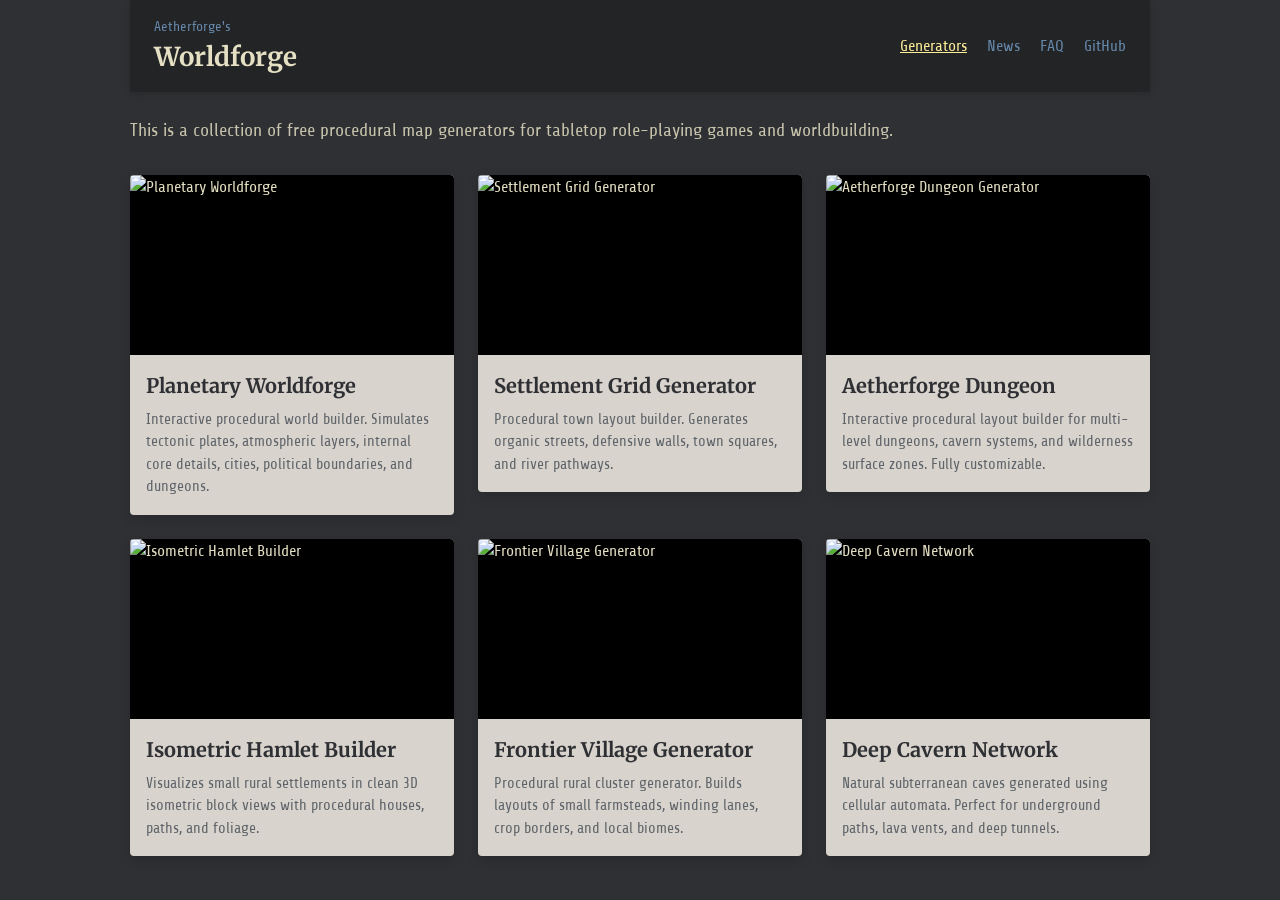
==== index.html @ 59a66cbd "Initial commit: Aetherforge Worldforge - procedural TTRPG world and dungeon generator" ====
<!DOCTYPE html>
<html lang="en">
<head>
    <meta charset="UTF-8">
    <meta name="viewport" content="width=device-width, initial-scale=1.0">
    <title>Aetherforge Worldforge | Procedural Map Generators</title>
    <!-- Google Fonts: Merriweather (serif) and Share Tech / Share (sans-serif) -->
    <link rel="preconnect" href="https://fonts.googleapis.com">
    <link rel="preconnect" href="https://fonts.gstatic.com" crossorigin>
    <link href="https://fonts.googleapis.com/css2?family=Merriweather:ital,wght@0,300;0,400;0,700;1,300&family=Share+Tech&family=Share:ital,wght@0,400;0,700;1,400&display=swap" rel="stylesheet">
    <link rel="stylesheet" href="style.css">
</head>
<body>
    <div class="watabou-page-wrapper">
        <!-- HEADER -->
        <header class="watabou-header">
            <div class="header-logo">
                <span class="logo-author">Aetherforge's</span>
                <span class="logo-title">Worldforge</span>
            </div>
            <nav class="header-nav">
                <a href="#" class="nav-link active">Generators</a>
                <a href="#" class="nav-link">News</a>
                <a href="#" class="nav-link">FAQ</a>
                <a href="https://github.com" target="_blank" class="nav-link">GitHub</a>
            </nav>
        </header>

        <!-- INTRO TEXT -->
        <div class="watabou-intro">
            <p>This is a collection of free procedural map generators for tabletop role-playing games and worldbuilding.</p>
        </div>

        <!-- BLOCKS GRID -->
        <div class="blocks-grid">
            
            <!-- BLOCK 1: Planetary Worldforge (Active Link) -->
            <div class="generator-card static-card">
                <div class="card-image-wrapper">
                    <img src="https://watabou.github.io/images/ps.jpg" alt="Planetary Worldforge">
                </div>
                <div class="card-content">
                    <h2 class="card-title"><a href="world.html">Planetary Worldforge</a></h2>
                    <p class="card-desc">Interactive procedural world builder. Simulates tectonic plates, atmospheric layers, internal core details, cities, political boundaries, and dungeons.</p>
                </div>
            </div>

            <!-- BLOCK 2: Settlement Grid Generator (Showcase) -->
            <div class="generator-card static-card">
                <div class="card-image-wrapper">
                    <img src="https://watabou.github.io/images/mfcg.jpg" alt="Settlement Grid Generator">
                </div>
                <div class="card-content">
                    <h2 class="card-title"><a href="#" onclick="return false;">Settlement Grid Generator</a></h2>
                    <p class="card-desc">Procedural town layout builder. Generates organic streets, defensive walls, town squares, and river pathways.</p>
                </div>
            </div>

            <!-- BLOCK 3: Aetherforge Dungeon Generator (Active Link) -->
            <div class="generator-card static-card">
                <div class="card-image-wrapper">
                    <img src="https://watabou.github.io/images/opd.jpg" alt="Aetherforge Dungeon Generator">
                </div>
                <div class="card-content">
                    <h2 class="card-title"><a href="dungeon.html">Aetherforge Dungeon</a></h2>
                    <p class="card-desc">Interactive procedural layout builder for multi-level dungeons, cavern systems, and wilderness surface zones. Fully customizable.</p>
                </div>
            </div>

            <!-- BLOCK 4: Isometric Hamlet Builder (Showcase) -->
            <div class="generator-card static-card">
                <div class="card-image-wrapper">
                    <img src="https://watabou.github.io/images/tt.jpg" alt="Isometric Hamlet Builder">
                </div>
                <div class="card-content">
                    <h2 class="card-title"><a href="#" onclick="return false;">Isometric Hamlet Builder</a></h2>
                    <p class="card-desc">Visualizes small rural settlements in clean 3D isometric block views with procedural houses, paths, and foliage.</p>
                </div>
            </div>

            <!-- BLOCK 5: Frontier Village Generator (Showcase) -->
            <div class="generator-card static-card">
                <div class="card-image-wrapper">
                    <img src="https://watabou.github.io/images/vg.jpg" alt="Frontier Village Generator">
                </div>
                <div class="card-content">
                    <h2 class="card-title"><a href="#" onclick="return false;">Frontier Village Generator</a></h2>
                    <p class="card-desc">Procedural rural cluster generator. Builds layouts of small farmsteads, winding lanes, crop borders, and local biomes.</p>
                </div>
            </div>

            <!-- BLOCK 6: Deep Cavern Network (Showcase) -->
            <div class="generator-card static-card">
                <div class="card-image-wrapper">
                    <img src="https://watabou.github.io/images/cg.jpg" alt="Deep Cavern Network">
                </div>
                <div class="card-content">
                    <h2 class="card-title"><a href="#" onclick="return false;">Deep Cavern Network</a></h2>
                    <p class="card-desc">Natural subterranean caves generated using cellular automata. Perfect for underground paths, lava vents, and deep tunnels.</p>
                </div>
            </div>

        </div>
    </div>
</body>
</html>
---- style.css ----
/* CSS Custom Properties for Theme Colors & Tokens */
:root {
    --bg-primary: #0a0b0e;
    --bg-secondary: rgba(18, 20, 26, 0.7);
    --bg-tertiary: rgba(30, 34, 45, 0.5);
    
    --border-color: rgba(255, 255, 255, 0.08);
    --border-color-hover: rgba(255, 255, 255, 0.15);
    --glass-blur: blur(12px);
    
    /* Accents - HSL for easy opacity overlays */
    --accent-hue: 262; /* Amber is around 35, Purple is 262, Emerald is 142 */
    --accent-primary: hsl(var(--accent-hue), 85%, 60%);
    --accent-glow: hsla(var(--accent-hue), 85%, 60%, 0.25);
    --accent-glow-strong: hsla(var(--accent-hue), 85%, 60%, 0.5);
    --accent-hover: hsl(var(--accent-hue), 90%, 65%);
    --accent-dark: hsl(var(--accent-hue), 60%, 30%);
    
    /* Text */
    --text-primary: #f0f2f5;
    --text-secondary: #a0a6b5;
    --text-muted: #696e7c;
    --text-link: hsl(var(--accent-hue), 90%, 70%);

    /* Feedback Colors */
    --color-easy: #4caf50;
    --color-medium: #ff9800;
    --color-hard: #f44336;
    --color-deadly: #9c27b0;
    --color-loot: #e91e63;
    --color-trap: #ff5722;

    /* Spacing & Sizes */
    --radius-sm: 4px;
    --radius-md: 8px;
    --radius-lg: 14px;
    --font-heading: 'Outfit', -apple-system, BlinkMacSystemFont, "Segoe UI", Roboto, sans-serif;
    --font-body: 'Inter', -apple-system, BlinkMacSystemFont, "Segoe UI", Roboto, sans-serif;
}

/* Reset & Base Elements */
* {
    box-sizing: border-box;
    margin: 0;
    padding: 0;
}

body {
    background-color: var(--bg-primary);
    background-image: 
        radial-gradient(at 0% 0%, hsla(280, 80%, 20%, 0.15) 0px, transparent 50%),
        radial-gradient(at 100% 100%, hsla(30, 80%, 20%, 0.1) 0px, transparent 50%),
        radial-gradient(at 50% 50%, rgba(10, 11, 14, 1) 0px, rgba(5, 5, 8, 1) 100%);
    color: var(--text-primary);
    font-family: var(--font-body);
    font-size: 14px;
    line-height: 1.5;
    height: 100vh;
    overflow: hidden;
}

/* Layout Wrapper */
.app-container {
    display: flex;
    flex-direction: column;
    height: 100vh;
    width: 100%;
}

/* Header styling */
.app-header {
    display: flex;
    align-items: center;
    justify-content: space-between;
    height: 64px;
    padding: 0 24px;
    background-color: var(--bg-secondary);
    backdrop-filter: var(--glass-blur);
    border-bottom: 1px solid var(--border-color);
    z-index: 100;
}

.header-logo {
    display: flex;
    align-items: center;
    gap: 12px;
}

.logo-icon {
    color: var(--accent-primary);
    filter: drop-shadow(0 0 8px var(--accent-glow-strong));
    animation: rotateSlow 20s linear infinite;
}

@keyframes rotateSlow {
    from { transform: rotate(0deg); }
    to { transform: rotate(360deg); }
}

.header-logo h1 {
    font-family: var(--font-heading);
    font-size: 22px;
    font-weight: 700;
    letter-spacing: -0.5px;
    background: linear-gradient(135deg, #ffffff 30%, var(--accent-primary) 100%);
    -webkit-background-clip: text;
    -webkit-text-fill-color: transparent;
}

.logo-tag {
    font-size: 11px;
    color: var(--text-muted);
    font-weight: 500;
    text-transform: uppercase;
    letter-spacing: 1px;
    padding-left: 8px;
    border-left: 1px solid var(--border-color);
}

/* Level Tabs Selector */
.level-tabs {
    display: flex;
    background-color: rgba(0, 0, 0, 0.4);
    padding: 4px;
    border-radius: var(--radius-md);
    border: 1px solid var(--border-color);
}

.level-tab {
    display: flex;
    align-items: center;
    gap: 8px;
    background: none;
    border: none;
    color: var(--text-secondary);
    font-family: var(--font-heading);
    font-weight: 500;
    padding: 6px 14px;
    font-size: 13px;
    border-radius: calc(var(--radius-md) - 2px);
    cursor: pointer;
    transition: all 0.2s cubic-bezier(0.4, 0, 0.2, 1);
}

.level-tab:hover {
    color: var(--text-primary);
    background-color: rgba(255, 255, 255, 0.04);
}

.level-tab.active {
    color: var(--text-primary);
    background-color: var(--accent-dark);
    box-shadow: inset 0 0 0 1px var(--accent-primary), 0 2px 8px var(--accent-glow);
}

/* Header Buttons Group */
.header-actions {
    display: flex;
    gap: 10px;
}

/* Main Area Grid */
.app-main {
    display: grid;
    grid-template-columns: 320px 1fr 340px;
    height: calc(100vh - 64px);
    width: 100%;
    overflow: hidden;
}

/* Sidebar Styling */
.sidebar {
    background-color: var(--bg-secondary);
    backdrop-filter: var(--glass-blur);
    display: flex;
    flex-direction: column;
    overflow-y: auto;
    border-right: 1px solid var(--border-color);
    padding: 20px;
    gap: 20px;
}

.sidebar-controls {
    border-right: 1px solid var(--border-color);
}

.sidebar-inspector {
    border-right: none;
    border-left: 1px solid var(--border-color);
    background-color: rgba(12, 13, 18, 0.8);
    padding: 0;
}

.sidebar-section {
    display: flex;
    flex-direction: column;
    gap: 14px;
    padding-bottom: 20px;
    border-bottom: 1px solid var(--border-color);
}

.sidebar-section:last-of-type {
    border-bottom: none;
}

.sidebar-section h2 {
    font-family: var(--font-heading);
    font-size: 15px;
    font-weight: 600;
    color: var(--text-primary);
    text-transform: uppercase;
    letter-spacing: 0.5px;
    display: flex;
    align-items: center;
    justify-content: space-between;
}

/* Custom Interactive Controls styling */
.control-group {
    display: flex;
    flex-direction: column;
    gap: 6px;
}

label {
    font-size: 12px;
    font-weight: 500;
    color: var(--text-secondary);
}

.form-control {
    background-color: var(--bg-tertiary);
    border: 1px solid var(--border-color);
    border-radius: var(--radius-md);
    color: var(--text-primary);
    padding: 8px 12px;
    font-family: var(--font-body);
    font-size: 13px;
    outline: none;
    cursor: pointer;
    transition: all 0.2s ease;
}

.form-control:focus, .form-control:hover {
    border-color: var(--accent-primary);
    box-shadow: 0 0 0 3px var(--accent-glow);
}

.form-row {
    display: flex;
    gap: 12px;
}

.col-half {
    flex: 1;
}

/* Ranges */
.range-container {
    display: flex;
    align-items: center;
    gap: 12px;
}

.form-range {
    flex: 1;
    -webkit-appearance: none;
    appearance: none;
    background: var(--bg-tertiary);
    height: 6px;
    border-radius: var(--radius-sm);
    outline: none;
}

.form-range::-webkit-slider-thumb {
    -webkit-appearance: none;
    appearance: none;
    width: 14px;
    height: 14px;
    border-radius: 50%;
    background: var(--accent-primary);
    cursor: pointer;
    box-shadow: 0 0 6px var(--accent-glow-strong);
    transition: transform 0.1s ease;
}

.form-range::-webkit-slider-thumb:hover {
    transform: scale(1.2);
}

.range-value {
    font-family: var(--font-heading);
    font-weight: 500;
    font-size: 12px;
    color: var(--text-primary);
    min-width: 60px;
    text-align: right;
}

/* Buttons style system */
.btn {
    display: inline-flex;
    align-items: center;
    justify-content: center;
    gap: 8px;
    font-family: var(--font-heading);
    font-weight: 500;
    border-radius: var(--radius-md);
    cursor: pointer;
    transition: all 0.2s cubic-bezier(0.4, 0, 0.2, 1);
    outline: none;
    border: 1px solid transparent;
}

.btn-primary {
    background-color: var(--accent-primary);
    color: #ffffff;
    box-shadow: 0 4px 12px var(--accent-glow);
}

.btn-primary:hover {
    background-color: var(--accent-hover);
    box-shadow: 0 6px 16px var(--accent-glow-strong);
    transform: translateY(-1px);
}

.btn-secondary {
    background-color: var(--bg-tertiary);
    border-color: var(--border-color);
    color: var(--text-secondary);
}

.btn-secondary:hover {
    color: var(--text-primary);
    border-color: var(--border-color-hover);
    background-color: rgba(255, 255, 255, 0.05);
}

.btn-icon {
    padding: 8px 14px;
    font-size: 13px;
}

.btn-large {
    width: 100%;
    padding: 12px;
    font-size: 15px;
    font-weight: 600;
    letter-spacing: 0.5px;
}

.btn-glow {
    border-color: var(--accent-primary);
    animation: pulseGlow 3s infinite alternate;
}

@keyframes pulseGlow {
    0% { box-shadow: 0 4px 10px var(--accent-glow); }
    100% { box-shadow: 0 6px 20px var(--accent-glow-strong); }
}

.sidebar-actions {
    margin-top: auto;
    padding-top: 10px;
}

/* Viewport */
.canvas-viewport {
    position: relative;
    background-color: #050608;
    display: flex;
    align-items: center;
    justify-content: center;
    overflow: hidden;
    /* subtle grid overlay for aesthetics */
    background-image: 
        linear-gradient(rgba(255, 255, 255, 0.015) 1px, transparent 1px),
        linear-gradient(90deg, rgba(255, 255, 255, 0.015) 1px, transparent 1px);
    background-size: 32px 32px;
    background-position: center;
}

/* Canvas fills viewport – pan/zoom done via ctx transforms */
.canvas-container {
    position: absolute;
    inset: 0;
    pointer-events: none; /* canvas handles all events */
}

#mapCanvas {
    position: absolute;
    top: 0;
    left: 0;
    width: 100%;
    height: 100%;
    display: block;
    cursor: grab;
    outline: none;
    pointer-events: auto; /* override parent's pointer-events: none */
}

#mapCanvas:active {
    cursor: grabbing;
}

/* Viewport HUD */
.viewport-hud {
    position: absolute;
    bottom: 20px;
    left: 20px;
    right: 20px;
    display: flex;
    justify-content: space-between;
    align-items: center;
    pointer-events: none;
}

.hud-info {
    pointer-events: auto;
    background-color: rgba(10, 11, 14, 0.85);
    border: 1px solid var(--border-color);
    backdrop-filter: var(--glass-blur);
    padding: 8px 16px;
    border-radius: var(--radius-lg);
    font-size: 12px;
    font-family: var(--font-heading);
    color: var(--text-secondary);
    display: flex;
    gap: 12px;
    align-items: center;
    box-shadow: 0 4px 15px rgba(0, 0, 0, 0.5);
}

.hud-divider {
    color: var(--border-color);
}

.hud-controls {
    pointer-events: auto;
    display: flex;
    gap: 6px;
    background-color: rgba(10, 11, 14, 0.85);
    border: 1px solid var(--border-color);
    backdrop-filter: var(--glass-blur);
    padding: 4px;
    border-radius: var(--radius-lg);
    box-shadow: 0 4px 15px rgba(0, 0, 0, 0.5);
}

.hud-btn {
    background: none;
    border: none;
    width: 32px;
    height: 32px;
    border-radius: 50%;
    color: var(--text-secondary);
    font-size: 15px;
    font-weight: 600;
    cursor: pointer;
    display: flex;
    align-items: center;
    justify-content: center;
    transition: all 0.15s ease;
}

.hud-btn:hover {
    background-color: rgba(255, 255, 255, 0.08);
    color: var(--text-primary);
}

/* Inspector Styling */
.inspector-header {
    display: flex;
    justify-content: space-between;
    align-items: center;
    padding: 16px 20px;
    border-bottom: 1px solid var(--border-color);
    background-color: rgba(0, 0, 0, 0.2);
}

.inspector-header h2 {
    font-family: var(--font-heading);
    font-size: 16px;
    font-weight: 600;
}

.inspector-content {
    flex: 1;
    overflow-y: auto;
    padding: 20px;
    display: flex;
    flex-direction: column;
    gap: 18px;
}

/* Inspector Cards and Components */
.inspector-empty-state {
    display: flex;
    flex-direction: column;
    align-items: center;
    justify-content: center;
    text-align: center;
    padding: 40px 20px;
    color: var(--text-muted);
    gap: 16px;
    height: 60%;
}

.inspector-empty-state svg {
    color: var(--text-muted);
    opacity: 0.4;
}

.room-card-header {
    background-color: var(--accent-dark);
    padding: 10px 14px;
    border-radius: var(--radius-md);
    margin-bottom: 10px;
    border-left: 4px solid var(--accent-primary);
}

.room-card-header h3 {
    font-family: var(--font-heading);
    font-size: 16px;
    font-weight: 600;
    color: #fff;
}

.room-card-header .room-type-tag {
    font-size: 11px;
    text-transform: uppercase;
    letter-spacing: 0.5px;
    color: var(--text-secondary);
}

.room-section {
    display: flex;
    flex-direction: column;
    gap: 6px;
}

.room-section h4 {
    font-family: var(--font-heading);
    font-size: 12px;
    text-transform: uppercase;
    letter-spacing: 1px;
    color: var(--text-secondary);
    border-bottom: 1px solid var(--border-color);
    padding-bottom: 4px;
    margin-bottom: 4px;
}

.room-section p {
    font-size: 13px;
    color: var(--text-primary);
    line-height: 1.6;
}

/* Sensory lists */
.sensory-pill-container {
    display: flex;
    flex-wrap: wrap;
    gap: 6px;
    margin-top: 4px;
}

.sensory-pill {
    font-size: 11px;
    padding: 3px 8px;
    border-radius: 12px;
    background-color: var(--bg-tertiary);
    border: 1px solid var(--border-color);
    color: var(--text-secondary);
}

.sensory-pill strong {
    color: var(--text-primary);
}

/* Encounter Stat Blocks */
.encounter-block {
    background-color: rgba(0, 0, 0, 0.2);
    border: 1px solid var(--border-color);
    border-radius: var(--radius-md);
    padding: 10px;
    display: flex;
    flex-direction: column;
    gap: 8px;
}

.difficulty-badge {
    align-self: flex-start;
    font-family: var(--font-heading);
    font-size: 11px;
    font-weight: 600;
    text-transform: uppercase;
    padding: 2px 8px;
    border-radius: 10px;
    color: #fff;
}

.difficulty-badge.easy { background-color: var(--color-easy); }
.difficulty-badge.medium { background-color: var(--color-medium); }
.difficulty-badge.hard { background-color: var(--color-hard); }
.difficulty-badge.deadly { background-color: var(--color-deadly); }

.monster-item {
    display: flex;
    justify-content: space-between;
    font-size: 13px;
    border-bottom: 1px dashed var(--border-color);
    padding-bottom: 4px;
}

.monster-item:last-child {
    border-bottom: none;
    padding-bottom: 0;
}

.monster-name {
    font-weight: 500;
    color: var(--text-primary);
}

.monster-cr {
    font-size: 11px;
    color: var(--text-muted);
}

/* Loot & Traps cards */
.danger-card {
    background-color: rgba(255, 87, 34, 0.05);
    border: 1px solid rgba(255, 87, 34, 0.2);
    border-radius: var(--radius-md);
    padding: 10px;
    border-left: 4px solid var(--color-trap);
}

.danger-card-title {
    font-family: var(--font-heading);
    font-weight: 600;
    color: var(--color-trap);
    font-size: 13px;
    margin-bottom: 4px;
}

.loot-card {
    background-color: rgba(233, 30, 99, 0.05);
    border: 1px solid rgba(233, 30, 99, 0.2);
    border-radius: var(--radius-md);
    padding: 10px;
    border-left: 4px solid var(--color-loot);
}

.loot-card-title {
    font-family: var(--font-heading);
    font-weight: 600;
    color: var(--color-loot);
    font-size: 13px;
    margin-bottom: 4px;
}

/* Scrollbar Customization */
::-webkit-scrollbar {
    width: 6px;
    height: 6px;
}

::-webkit-scrollbar-track {
    background: transparent;
}

::-webkit-scrollbar-thumb {
    background: var(--border-color-hover);
    border-radius: 3px;
}

::-webkit-scrollbar-thumb:hover {
    background: var(--text-muted);
}

/* Responsive adjustments */
@media (max-width: 1024px) {
    .app-main {
        grid-template-columns: 280px 1fr;
    }
    .sidebar-inspector {
        display: none; /* Hide inspector on smaller screens, could display as overlay */
    }
}

/* Canvas Keyboard Navigation Focus Outline */
#mapCanvas:focus {
    outline: none;
    box-shadow: 0 0 0 2px var(--accent-primary), 0 20px 50px rgba(0, 0, 0, 0.8);
}

/* Inspector Editor Form Elements */
.inspector-card {
    display: flex;
    flex-direction: column;
    gap: 16px;
    animation: fadeIn 0.2s ease-out;
}

@keyframes fadeIn {
    from { opacity: 0; transform: translateY(5px); }
    to { opacity: 1; transform: translateY(0); }
}

.editor-field-group {
    display: flex;
    flex-direction: column;
    gap: 6px;
    margin-bottom: 8px;
}

.editor-field-group label {
    font-size: 11px;
    text-transform: uppercase;
    letter-spacing: 0.5px;
    color: var(--text-secondary);
    font-weight: 600;
}

.inspector-input, .inspector-textarea {
    background-color: var(--bg-tertiary);
    border: 1px solid var(--border-color);
    border-radius: var(--radius-md);
    color: var(--text-primary);
    padding: 8px 10px;
    font-family: var(--font-body);
    font-size: 13px;
    outline: none;
    transition: all 0.15s ease;
}

.inspector-input:focus, .inspector-textarea:focus {
    border-color: var(--accent-primary);
    background-color: rgba(0, 0, 0, 0.3);
}

.inspector-textarea {
    resize: vertical;
    min-height: 70px;
    line-height: 1.4;
}

.editor-monster-list {
    display: flex;
    flex-direction: column;
    gap: 6px;
    margin-top: 6px;
}

.editor-monster-row {
    display: flex;
    gap: 8px;
    align-items: center;
}

.monster-qty-input {
    width: 48px;
    text-align: center;
}

.monster-name-input {
    flex: 1;
}

.btn-small-danger {
    background-color: rgba(244, 67, 54, 0.15);
    border: 1px solid rgba(244, 67, 54, 0.3);
    color: #ff8a80;
    width: 28px;
    height: 28px;
    padding: 0;
    border-radius: var(--radius-md);
    font-size: 12px;
    font-weight: bold;
    display: flex;
    align-items: center;
    justify-content: center;
    cursor: pointer;
    transition: all 0.15s ease;
}

.btn-small-danger:hover {
    background-color: #f44336;
    color: #ffffff;
}

.editor-actions-row {
    display: flex;
    gap: 10px;
    margin-top: 10px;
    padding-top: 12px;
    border-top: 1px solid var(--border-color);
}

/* Play Mode / FOW View Controls in Header */
.play-mode-controls {
    display: flex;
    align-items: center;
    gap: 16px;
    background-color: rgba(0, 0, 0, 0.4);
    padding: 6px 14px;
    border-radius: var(--radius-md);
    border: 1px solid var(--border-color);
    margin-left: auto;
    margin-right: 16px;
}

.switch-label {
    display: flex;
    align-items: center;
    gap: 8px;
    cursor: pointer;
    user-select: none;
    font-family: var(--font-heading);
    font-size: 12px;
    font-weight: 500;
    color: var(--text-secondary);
    transition: color 0.15s ease;
}

.switch-label:hover {
    color: var(--text-primary);
}

.switch-label input[type="checkbox"] {
    cursor: pointer;
    accent-color: var(--accent-primary);
    width: 15px;
    height: 15px;
}

/* Floating Brush Palette Toolbar in Viewport */
.canvas-editor-toolbar {
    position: absolute;
    top: 20px;
    left: 50%;
    transform: translateX(-50%);
    z-index: 100;
    display: flex;
    align-items: center;
    gap: 4px;
    background-color: rgba(10, 11, 14, 0.9);
    border: 1px solid var(--border-color);
    backdrop-filter: var(--glass-blur);
    padding: 5px;
    border-radius: var(--radius-lg);
    box-shadow: 0 8px 32px rgba(0, 0, 0, 0.7);
    pointer-events: auto;
}

.editor-tool-btn {
    background: none;
    border: none;
    width: 34px;
    height: 34px;
    border-radius: 50%;
    color: var(--text-secondary);
    cursor: pointer;
    display: flex;
    align-items: center;
    justify-content: center;
    transition: all 0.15s cubic-bezier(0.4, 0, 0.2, 1);
}

.editor-tool-btn:hover {
    background-color: rgba(255, 255, 255, 0.08);
    color: var(--text-primary);
}

.editor-tool-btn.active {
    background-color: var(--accent-dark);
    box-shadow: inset 0 0 0 1px var(--accent-primary), 0 2px 8px var(--accent-glow);
    color: #ffffff;
}

.editor-tool-divider {
    width: 1px;
    height: 20px;
    background-color: var(--border-color);
    margin: 0 4px;
}

.tool-dot {
    width: 12px;
    height: 12px;
    border-radius: 50%;
    border: 1px solid rgba(255, 255, 255, 0.2);
    display: inline-block;
}

/* ---- Generation Progress Bar Overlay ---- */
.canvas-viewport {
    position: relative;
}

.gen-progress-overlay {
    position: absolute;
    inset: 0;
    z-index: 200;
    display: flex;
    align-items: center;
    justify-content: center;
    background: rgba(5, 6, 8, 0.82);
    backdrop-filter: blur(8px);
    pointer-events: all;
}

.gen-progress-box {
    display: flex;
    flex-direction: column;
    align-items: center;
    gap: 16px;
    background: rgba(18, 20, 26, 0.9);
    border: 1px solid var(--border-color);
    border-radius: var(--radius-lg);
    padding: 36px 48px;
    box-shadow: 0 24px 60px rgba(0, 0, 0, 0.8), 0 0 0 1px rgba(255,255,255,0.04);
    min-width: 280px;
    text-align: center;
}

.gen-progress-icon {
    color: var(--accent-primary);
    filter: drop-shadow(0 0 10px var(--accent-glow-strong));
    animation: spinForge 1.2s linear infinite;
}

@keyframes spinForge {
    from { transform: rotate(0deg); }
    to { transform: rotate(360deg); }
}

.gen-progress-label {
    font-family: var(--font-heading);
    font-size: 18px;
    font-weight: 700;
    color: var(--text-primary);
    letter-spacing: 0.5px;
}

.gen-progress-sub {
    font-family: var(--font-body);
    font-size: 12px;
    color: var(--text-muted);
    min-height: 16px;
}

.gen-progress-bar-wrap {
    width: 100%;
    height: 6px;
    background: rgba(255,255,255,0.07);
    border-radius: 100px;
    overflow: hidden;
}

.gen-progress-bar {
    height: 100%;
    width: 0%;
    background: linear-gradient(90deg, var(--accent-primary), var(--accent-hover));
    border-radius: 100px;
    transition: width 0.3s ease;
    box-shadow: 0 0 10px var(--accent-glow-strong);
}

/* ==========================================================================
   WATABOU THEME & LAYOUT INTEGRATION
   ========================================================================== */

/* Page variables overrides or custom variables */
:root {
    --watabou-bg: #2e3033;
    --watabou-header-bg: #222426;
    --watabou-card-bg: #d9d3ce;
    --watabou-card-hover: #e3deda;
    --watabou-text-dark: #2e3033;
    --watabou-text-muted: #5e6469;
    --watabou-accent: #6688aa;
    --watabou-accent-hover: #88aacc;
    --watabou-highlight: #ffee99;
    
    --watabou-font-logo: 'Merriweather', serif;
    --watabou-font-body: 'Share', sans-serif;
    --watabou-font-heading: 'Merriweather', serif;
}

/* Base override for Watabou look */
body {
    background-color: var(--watabou-bg);
    background-image: none; /* remove background gradients */
    color: #e5e0c3; /* warm cream default text */
    font-family: var(--watabou-font-body);
    font-size: 16px;
    height: auto;
    overflow-y: auto; /* enable page scrolling */
}

/* Page Wrapper */
.watabou-page-wrapper {
    max-width: 1060px;
    margin: 0 auto;
    padding: 0 20px 40px 20px;
}

/* Header */
.watabou-header {
    background-color: var(--watabou-header-bg);
    display: flex;
    justify-content: space-between;
    align-items: center;
    padding: 16px 24px;
    margin-bottom: 24px;
    border-bottom: none;
    z-index: 100;
    box-shadow: 0 2px 8px rgba(0,0,0,0.15);
}

.watabou-header .header-logo {
    display: flex;
    flex-direction: column;
    align-items: flex-start;
    gap: 0px;
}

.watabou-header .logo-author {
    font-family: var(--watabou-font-body);
    font-size: 14px;
    text-transform: none;
    color: var(--watabou-accent);
    letter-spacing: normal;
    padding: 0;
    border: none;
}

.watabou-header .logo-title {
    font-family: var(--watabou-font-logo);
    font-size: 26px;
    font-weight: 700;
    margin: 0;
    background: none;
    -webkit-text-fill-color: initial;
    color: #e5e0c3;
}

.watabou-header .header-nav {
    display: flex;
    gap: 20px;
}

.watabou-header .nav-link {
    font-family: var(--watabou-font-body);
    font-size: 16px;
    color: var(--watabou-accent);
    text-decoration: none;
    font-weight: normal;
    transition: color 0.15s ease;
}

.watabou-header .nav-link:hover,
.watabou-header .nav-link.active {
    color: var(--watabou-highlight);
    text-decoration: underline;
}

/* Intro Text */
.watabou-intro {
    font-family: var(--watabou-font-body);
    font-size: 18px;
    line-height: 1.6;
    margin-bottom: 30px;
    color: #c9c4ad;
}

/* Blocks Grid */
.blocks-grid {
    display: grid;
    grid-template-columns: repeat(auto-fill, minmax(310px, 1fr));
    gap: 24px;
    align-items: start;
}

/* If screen size is large, let the live generator block span 2 columns */
@media (min-width: 768px) {
    .generator-card.live-card {
        grid-column: span 2;
    }
}

@media (min-width: 1024px) {
    .generator-card.live-card {
        grid-column: span 3; /* spans full width on desktop for perfect fit! */
    }
}

/* Generator Cards Base styling */
.generator-card {
    background-color: var(--watabou-card-bg);
    border-radius: 4px;
    overflow: hidden;
    box-shadow: 0 4px 12px rgba(0,0,0,0.15);
    transition: transform 0.2s ease, background-color 0.2s ease;
    display: flex;
    flex-direction: column;
}

.static-card:hover {
    transform: translateY(-2px);
    background-color: var(--watabou-card-hover);
}

.card-image-wrapper {
    height: 180px;
    overflow: hidden;
    background-color: #000;
    position: relative;
}

.card-image-wrapper img {
    width: 100%;
    height: 100%;
    object-fit: cover;
    transition: transform 0.3s ease;
}

.static-card:hover .card-image-wrapper img {
    transform: scale(1.05);
}

.card-content {
    padding: 16px;
    color: var(--watabou-text-dark);
}

.card-title {
    font-family: var(--watabou-font-heading);
    font-size: 20px;
    font-weight: 700;
    margin-bottom: 8px;
}

.card-title a {
    color: var(--watabou-text-dark);
    text-decoration: none;
}

.card-title a:hover {
    color: var(--watabou-accent);
    text-decoration: underline;
}

.card-desc {
    font-family: var(--watabou-font-body);
    font-size: 15px;
    line-height: 1.5;
    color: var(--watabou-text-muted);
}

/* Live Interactive Generator Block Styling */
.generator-card.live-card {
    background-color: #1e222d; /* dark slate theme inside the active block card */
    border: 2px solid var(--watabou-accent);
    color: var(--text-primary);
}

.live-card-header {
    background-color: var(--watabou-header-bg);
    padding: 12px 16px;
    display: flex;
    justify-content: space-between;
    align-items: center;
    border-bottom: 1px solid var(--border-color);
    flex-wrap: wrap;
    gap: 12px;
}

.live-card-title-group {
    display: flex;
    align-items: center;
    gap: 8px;
}

.live-badge {
    background-color: var(--watabou-accent);
    color: #fff;
    font-size: 10px;
    padding: 2px 6px;
    border-radius: 100px;
    font-weight: bold;
    text-transform: uppercase;
}

.live-card-header .card-title {
    color: #e5e0c3;
    font-size: 18px;
    margin: 0;
}

.live-card-controls {
    display: flex;
    align-items: center;
    gap: 12px;
}

.live-card-body {
    display: grid;
    grid-template-columns: 1fr;
    min-height: 480px;
}

@media (min-width: 900px) {
    .live-card-body {
        grid-template-columns: 1fr 340px; /* split pane: canvas / controls */
    }
}

/* Live Canvas Area */
.live-canvas-area {
    position: relative;
    background-color: #0d0f13;
    border-right: 1px solid var(--border-color);
    display: flex;
    flex-direction: column;
    min-height: 380px;
}

.live-canvas-area .canvas-container {
    flex: 1;
    position: relative;
    width: 100%;
    height: 100%;
}

.live-canvas-area #mapCanvas {
    width: 100%;
    height: 100%;
}

/* Live Controls Area */
.live-controls-area {
    display: flex;
    flex-direction: column;
    background-color: #151821;
    height: 520px;
    overflow: hidden;
}

/* Area pane tab switcher */
.live-tabs-header {
    display: flex;
    background-color: #0d0f13;
    border-bottom: 1px solid var(--border-color);
}

.live-area-tab {
    flex: 1;
    background: none;
    border: none;
    color: var(--text-secondary);
    padding: 10px;
    font-family: var(--watabou-font-body);
    font-size: 14px;
    cursor: pointer;
    text-align: center;
    border-bottom: 2px solid transparent;
    transition: all 0.15s ease;
}

.live-area-tab:hover {
    color: var(--text-primary);
    background-color: rgba(255,255,255,0.02);
}

.live-area-tab.active {
    color: var(--watabou-highlight);
    border-bottom-color: var(--watabou-accent);
    background-color: #151821;
    font-weight: bold;
}

/* Panes container */
.live-pane {
    display: none;
    flex: 1;
    padding: 16px;
    overflow-y: auto;
}

.live-pane.active {
    display: flex;
    flex-direction: column;
    gap: 16px;
}

.live-pane h3 {
    font-family: var(--watabou-font-heading);
    font-size: 14px;
    text-transform: uppercase;
    color: var(--watabou-accent);
    margin-bottom: 4px;
    border-bottom: 1px solid rgba(255,255,255,0.05);
    padding-bottom: 4px;
}

/* Actions panel grid */
.action-buttons-list {
    display: grid;
    grid-template-columns: 1fr 1fr;
    gap: 8px;
}

.action-buttons-list .btn {
    padding: 8px 10px;
    font-size: 11px;
}

/* Inspector inline style */
.inspector-header-inline {
    display: flex;
    justify-content: space-between;
    align-items: center;
    border-bottom: 1px solid rgba(255,255,255,0.05);
    padding-bottom: 6px;
    margin-bottom: 8px;
}

.inspector-header-inline h3 {
    margin: 0;
    border: none;
}

.live-card-footer {
    padding: 12px 16px;
    background-color: #0d0f13;
    border-top: 1px solid var(--border-color);
    margin-top: auto;
}

/* Override existing HUD bottom position */
.live-canvas-area .viewport-hud {
    bottom: 12px;
    left: 12px;
    right: 12px;
}

/* Overlay controls alignment */
.live-canvas-area .canvas-editor-toolbar {
    top: 12px;
}

/* General button adjustments for live card */
.live-pane .control-group label {
    font-size: 11px;
}
.live-pane .form-control {
    padding: 6px 10px;
    font-size: 12px;
}

/* Dedicated Dungeon Page Viewport & Fullscreen Overrides */
body.dungeon-fullscreen-body {
    height: 100vh;
    overflow: hidden;
}

.dungeon-header {
    margin-bottom: 0 !important;
    border-bottom: 1px solid var(--border-color) !important;
    height: 64px;
}

.logo-back-link {
    text-decoration: none;
    display: flex;
    align-items: baseline;
    gap: 6px;
}

.logo-back-link:hover .logo-title {
    color: var(--watabou-highlight) !important;
}

.logo-back-link .logo-author {
    font-size: 12px;
    color: var(--watabou-accent);
}

.logo-back-link .logo-title {
    font-family: var(--watabou-font-logo);
    font-size: 20px;
    font-weight: 700;
    color: #e5e0c3;
    margin: 0;
}


/* Ensure app-main expands correctly on fullscreen dedicated page */
.dungeon-fullscreen-body .app-container {
    height: 100vh;
    display: flex;
    flex-direction: column;
}

.dungeon-fullscreen-body .app-main {
    flex: 1;
    display: grid;
    grid-template-columns: 320px 1fr 340px;
    height: calc(100vh - 64px);
    overflow: hidden;
}

/* Planetary Worldforge Details Inspector Specifics */
.poi-box {
    border: 1px solid var(--watabou-accent);
    padding: 10px;
    border-radius: 4px;
    background: rgba(102, 136, 170, 0.1);
    margin-top: 10px;
    margin-bottom: 10px;
    font-family: var(--watabou-font-body);
}

.poi-box p {
    margin-bottom: 4px;
}

.inspector-section {
    border-bottom: 1px solid rgba(255,255,255,0.06);
    padding-bottom: 14px;
    margin-bottom: 14px;
}

.inspector-section h3, .inspector-section h4 {
    font-family: var(--watabou-font-heading);
    color: var(--watabou-accent);
    margin-bottom: 6px;
}

.inspector-section ul {
    margin-left: 18px;
    margin-top: 6px;
    color: var(--text-secondary);
}

.inspector-section li {
    margin-bottom: 4px;
    font-size: 13px;
}
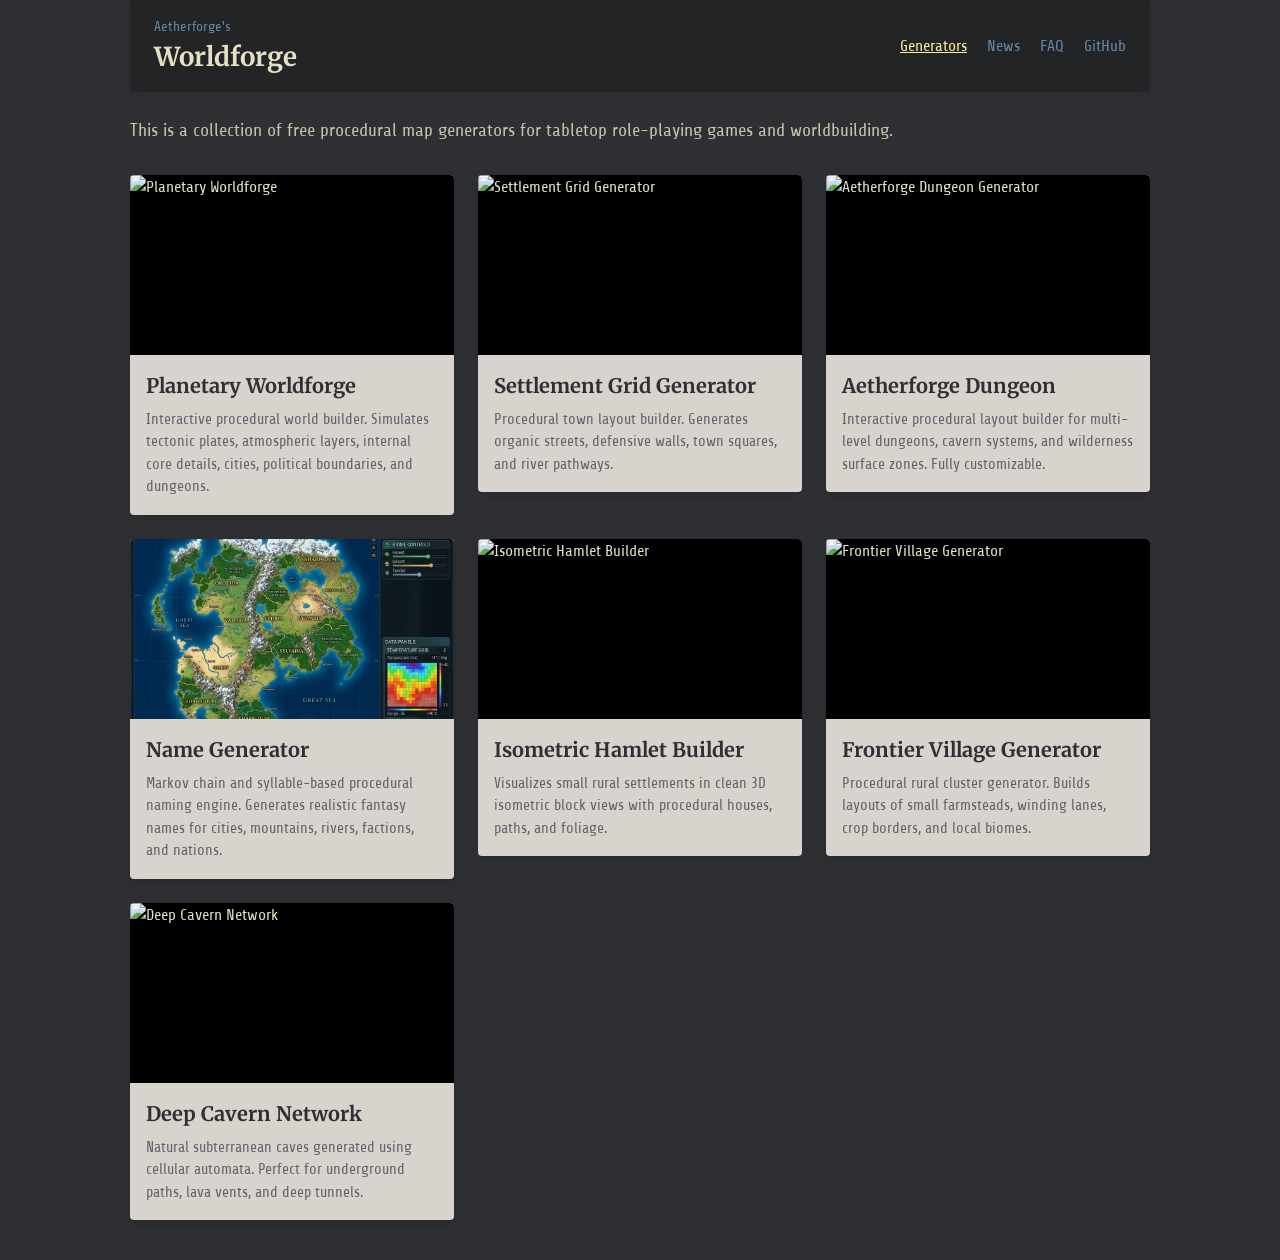
==== commit ab08feb2: "Implement Markov and Syllable name generator, add menu card link, and integrate cohesive cultural na" ====
--- a/index.html
+++ b/index.html
@@ -67,6 +67,17 @@
                 </div>
             </div>
 
+            <!-- BLOCK 3.5: Procedural Name Generator (Active Link) -->
+            <div class="generator-card static-card">
+                <div class="card-image-wrapper">
+                    <img src="images/name_preview.png" alt="Procedural Name Generator">
+                </div>
+                <div class="card-content">
+                    <h2 class="card-title"><a href="names.html">Name Generator</a></h2>
+                    <p class="card-desc">Markov chain and syllable-based procedural naming engine. Generates realistic fantasy names for cities, mountains, rivers, factions, and nations.</p>
+                </div>
+            </div>
+
             <!-- BLOCK 4: Isometric Hamlet Builder (Showcase) -->
             <div class="generator-card static-card">
                 <div class="card-image-wrapper">
--- a/style.css
+++ b/style.css
@@ -403,6 +403,32 @@
     cursor: grabbing;
 }
 
+/* World canvas — same full-fill rules as mapCanvas */
+#worldCanvasContainer {
+    position: absolute !important;
+    inset: 0 !important;
+    width: auto !important;
+    height: auto !important;
+}
+
+#worldCanvas {
+    position: absolute;
+    top: 0;
+    left: 0;
+    width: 100%;
+    height: 100%;
+    display: block;
+    cursor: crosshair;
+    outline: none;
+    pointer-events: auto;
+}
+
+#worldCanvas:active {
+    cursor: grabbing;
+}
+
+
+
 /* Viewport HUD */
 .viewport-hud {
     position: absolute;
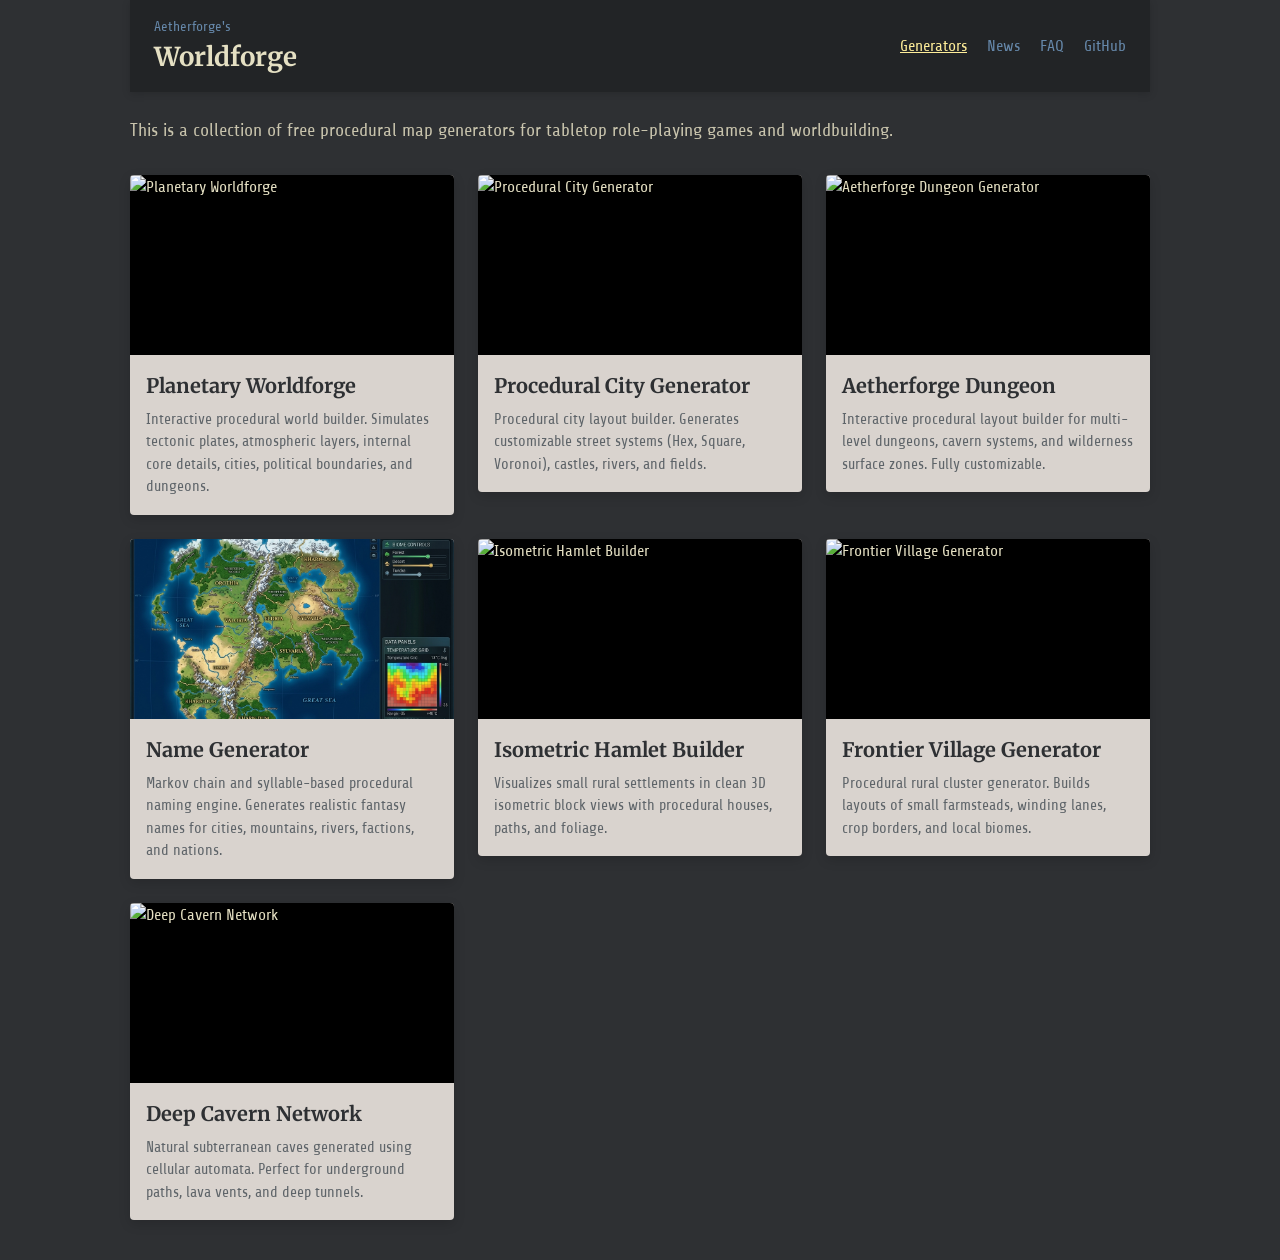
==== commit 8d3dcddc: "docs: rewrite README and add procedural city/name generator features" ====
--- a/index.html
+++ b/index.html
@@ -45,14 +45,14 @@
                 </div>
             </div>
 
-            <!-- BLOCK 2: Settlement Grid Generator (Showcase) -->
+            <!-- BLOCK 2: Procedural City Generator (Active Link) -->
             <div class="generator-card static-card">
                 <div class="card-image-wrapper">
-                    <img src="https://watabou.github.io/images/mfcg.jpg" alt="Settlement Grid Generator">
+                    <img src="https://watabou.github.io/images/mfcg.jpg" alt="Procedural City Generator">
                 </div>
                 <div class="card-content">
-                    <h2 class="card-title"><a href="#" onclick="return false;">Settlement Grid Generator</a></h2>
-                    <p class="card-desc">Procedural town layout builder. Generates organic streets, defensive walls, town squares, and river pathways.</p>
+                    <h2 class="card-title"><a href="city.html">Procedural City Generator</a></h2>
+                    <p class="card-desc">Procedural city layout builder. Generates customizable street systems (Hex, Square, Voronoi), castles, rivers, and fields.</p>
                 </div>
             </div>
 
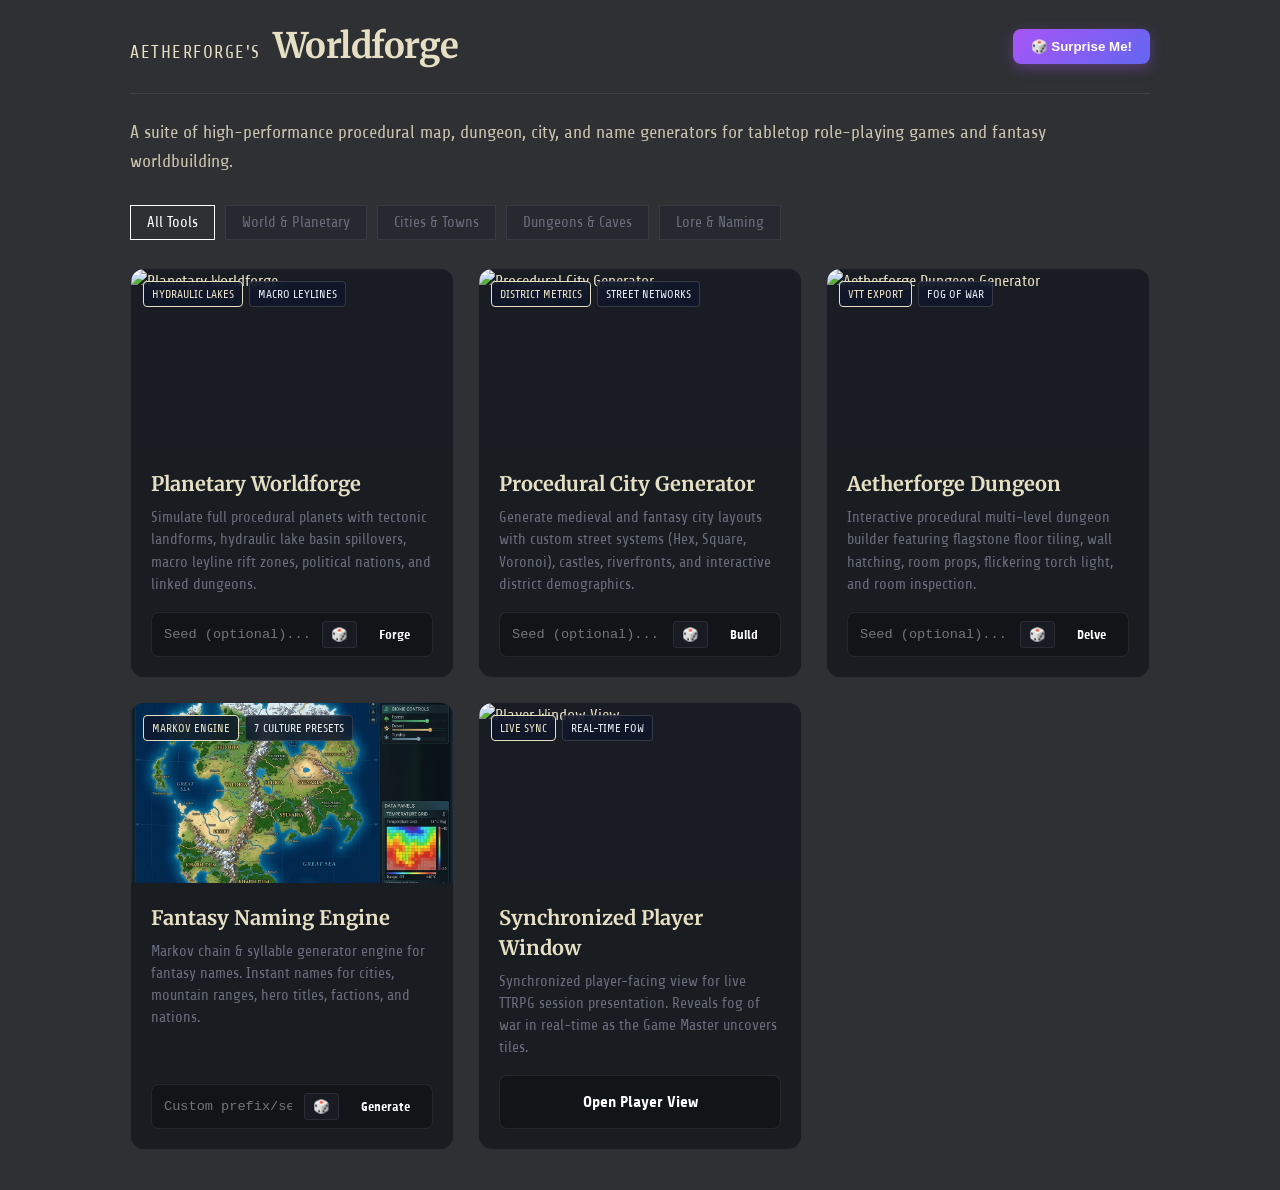
==== commit 7409a19d: "feat: hydraulic river lakes, macro magic anomalies, dungeon overhaul, and portal redesign" ====
--- a/index.html
+++ b/index.html
@@ -3,115 +3,428 @@
 <head>
     <meta charset="UTF-8">
     <meta name="viewport" content="width=device-width, initial-scale=1.0">
-    <title>Aetherforge Worldforge | Procedural Map Generators</title>
-    <!-- Google Fonts: Merriweather (serif) and Share Tech / Share (sans-serif) -->
+    <title>Aetherforge Worldforge | Advanced TTRPG Procedural Generator Suite</title>
+    <!-- Google Fonts: Merriweather, Share Tech, Outfit, Inter -->
     <link rel="preconnect" href="https://fonts.googleapis.com">
     <link rel="preconnect" href="https://fonts.gstatic.com" crossorigin>
-    <link href="https://fonts.googleapis.com/css2?family=Merriweather:ital,wght@0,300;0,400;0,700;1,300&family=Share+Tech&family=Share:ital,wght@0,400;0,700;1,400&display=swap" rel="stylesheet">
+    <link href="https://fonts.googleapis.com/css2?family=Inter:wght@300;400;600;700&family=Merriweather:ital,wght@0,300;0,400;0,700;1,300&family=Outfit:wght@400;600;700&family=Share+Tech&family=Share:ital,wght@0,400;0,700;1,400&display=swap" rel="stylesheet">
     <link rel="stylesheet" href="style.css">
+    <style>
+        /* Landing Page Enhancements */
+        .portal-header {
+            display: flex;
+            justify-content: space-between;
+            align-items: center;
+            padding: 20px 0;
+            border-bottom: 1px solid var(--border-color);
+            margin-bottom: 24px;
+        }
+
+        .portal-title-group {
+            display: flex;
+            align-items: baseline;
+            gap: 12px;
+        }
+
+        .portal-logo-author {
+            font-family: 'Share', sans-serif;
+            font-size: 1.1rem;
+            color: var(--accent-gold);
+            text-transform: uppercase;
+            letter-spacing: 1.5px;
+        }
+
+        .portal-logo-main {
+            font-family: 'Merriweather', serif;
+            font-size: 2.2rem;
+            font-weight: 700;
+            color: var(--text-bright);
+            letter-spacing: -0.5px;
+        }
+
+        .portal-quick-actions {
+            display: flex;
+            gap: 12px;
+            align-items: center;
+        }
+
+        .btn-surprise {
+            background: linear-gradient(135deg, #a855f7 0%, #6366f1 100%);
+            color: #fff;
+            font-weight: 600;
+            padding: 10px 18px;
+            border-radius: var(--radius-md);
+            border: none;
+            cursor: pointer;
+            display: inline-flex;
+            align-items: center;
+            gap: 8px;
+            box-shadow: 0 4px 14px rgba(168, 85, 247, 0.35);
+            transition: all 0.25s ease;
+        }
+
+        .btn-surprise:hover {
+            transform: translateY(-2px);
+            box-shadow: 0 6px 20px rgba(168, 85, 247, 0.55);
+        }
+
+        .filter-bar {
+            display: flex;
+            gap: 10px;
+            margin-bottom: 28px;
+            flex-wrap: wrap;
+        }
+
+        .filter-btn {
+            background: var(--bg-tertiary);
+            color: var(--text-muted);
+            border: 1px solid var(--border-color);
+            padding: 8px 16px;
+            border-radius: var(--radius-full);
+            font-family: 'Share', sans-serif;
+            font-size: 0.95rem;
+            cursor: pointer;
+            transition: all 0.2s ease;
+        }
+
+        .filter-btn:hover, .filter-btn.active {
+            background: var(--accent-blue);
+            color: #fff;
+            border-color: var(--accent-blue-hover);
+        }
+
+        .generator-grid-v2 {
+            display: grid;
+            grid-template-columns: repeat(auto-fill, minmax(320px, 1fr));
+            gap: 24px;
+        }
+
+        .gen-card-v2 {
+            background: var(--bg-secondary);
+            border: 1px solid var(--border-color);
+            border-radius: var(--radius-lg);
+            overflow: hidden;
+            display: flex;
+            flex-direction: column;
+            transition: all 0.3s cubic-bezier(0.16, 1, 0.3, 1);
+            position: relative;
+        }
+
+        .gen-card-v2:hover {
+            transform: translateY(-4px);
+            border-color: var(--accent-gold);
+            box-shadow: 0 12px 30px rgba(0, 0, 0, 0.45);
+        }
+
+        .card-preview-container {
+            height: 180px;
+            position: relative;
+            overflow: hidden;
+            background: #1a1c23;
+        }
+
+        .card-preview-container img {
+            width: 100%;
+            height: 100%;
+            object-fit: cover;
+            transition: transform 0.4s ease;
+        }
+
+        .gen-card-v2:hover .card-preview-container img {
+            transform: scale(1.05);
+        }
+
+        .card-badge-row {
+            position: absolute;
+            top: 12px;
+            left: 12px;
+            display: flex;
+            gap: 6px;
+            flex-wrap: wrap;
+            z-index: 2;
+        }
+
+        .card-badge {
+            background: rgba(15, 23, 42, 0.82);
+            backdrop-filter: blur(6px);
+            color: #e2e8f0;
+            font-family: 'Share', sans-serif;
+            font-size: 0.75rem;
+            padding: 3px 8px;
+            border-radius: 4px;
+            border: 1px solid rgba(255, 255, 255, 0.15);
+            text-transform: uppercase;
+        }
+
+        .card-badge.gold {
+            border-color: var(--accent-gold);
+            color: var(--accent-gold);
+        }
+
+        .card-body-v2 {
+            padding: 20px;
+            display: flex;
+            flex-direction: column;
+            flex: 1;
+        }
+
+        .card-title-v2 {
+            font-family: 'Merriweather', serif;
+            font-size: 1.25rem;
+            margin-bottom: 8px;
+        }
+
+        .card-title-v2 a {
+            color: var(--text-bright);
+            text-decoration: none;
+            transition: color 0.2s ease;
+        }
+
+        .card-title-v2 a:hover {
+            color: var(--accent-gold);
+        }
+
+        .card-desc-v2 {
+            font-size: 0.92rem;
+            color: var(--text-muted);
+            line-height: 1.5;
+            margin-bottom: 16px;
+            flex: 1;
+        }
+
+        .seed-launcher-bar {
+            display: flex;
+            gap: 8px;
+            margin-top: auto;
+            background: rgba(0, 0, 0, 0.25);
+            padding: 8px;
+            border-radius: var(--radius-md);
+            border: 1px solid var(--border-color);
+        }
+
+        .seed-input {
+            background: transparent;
+            border: none;
+            color: var(--text-bright);
+            font-family: monospace;
+            font-size: 0.85rem;
+            width: 100%;
+            outline: none;
+            padding: 0 4px;
+        }
+
+        .btn-seed-rand {
+            background: var(--bg-tertiary);
+            border: 1px solid var(--border-color);
+            color: var(--text-muted);
+            padding: 4px 8px;
+            border-radius: 4px;
+            cursor: pointer;
+            transition: background 0.2s ease;
+        }
+
+        .btn-seed-rand:hover {
+            background: var(--accent-blue);
+            color: #fff;
+        }
+
+        .btn-launch-card {
+            background: var(--accent-blue);
+            color: #fff;
+            border: none;
+            padding: 6px 14px;
+            border-radius: 4px;
+            font-family: 'Share', sans-serif;
+            font-weight: 700;
+            cursor: pointer;
+            text-decoration: none;
+            display: inline-flex;
+            align-items: center;
+            transition: background 0.2s ease;
+        }
+
+        .btn-launch-card:hover {
+            background: var(--accent-blue-hover);
+        }
+    </style>
 </head>
 <body>
     <div class="watabou-page-wrapper">
         <!-- HEADER -->
-        <header class="watabou-header">
-            <div class="header-logo">
-                <span class="logo-author">Aetherforge's</span>
-                <span class="logo-title">Worldforge</span>
-            </div>
-            <nav class="header-nav">
-                <a href="#" class="nav-link active">Generators</a>
-                <a href="#" class="nav-link">News</a>
-                <a href="#" class="nav-link">FAQ</a>
-                <a href="https://github.com" target="_blank" class="nav-link">GitHub</a>
-            </nav>
+        <header class="portal-header">
+            <div class="portal-title-group">
+                <span class="portal-logo-author">Aetherforge's</span>
+                <span class="portal-logo-main">Worldforge</span>
+            </div>
+            <div class="portal-quick-actions">
+                <button class="btn-surprise" id="btnSurpriseMe">
+                    <span>🎲 Surprise Me!</span>
+                </button>
+            </div>
         </header>
 
         <!-- INTRO TEXT -->
         <div class="watabou-intro">
-            <p>This is a collection of free procedural map generators for tabletop role-playing games and worldbuilding.</p>
+            <p>A suite of high-performance procedural map, dungeon, city, and name generators for tabletop role-playing games and fantasy worldbuilding.</p>
         </div>
 
-        <!-- BLOCKS GRID -->
-        <div class="blocks-grid">
+        <!-- CATEGORY FILTERS -->
+        <div class="filter-bar">
+            <button class="filter-btn active" data-filter="all">All Tools</button>
+            <button class="filter-btn" data-filter="world">World & Planetary</button>
+            <button class="filter-btn" data-filter="city">Cities & Towns</button>
+            <button class="filter-btn" data-filter="dungeon">Dungeons & Caves</button>
+            <button class="filter-btn" data-filter="tools">Lore & Naming</button>
+        </div>
+
+        <!-- GENERATOR GRID -->
+        <div class="generator-grid-v2" id="generatorGrid">
             
-            <!-- BLOCK 1: Planetary Worldforge (Active Link) -->
-            <div class="generator-card static-card">
-                <div class="card-image-wrapper">
+            <!-- CARD 1: Planetary Worldforge -->
+            <div class="gen-card-v2" data-category="world">
+                <div class="card-preview-container">
+                    <div class="card-badge-row">
+                        <span class="card-badge gold">Hydraulic Lakes</span>
+                        <span class="card-badge">Macro Leylines</span>
+                    </div>
                     <img src="https://watabou.github.io/images/ps.jpg" alt="Planetary Worldforge">
                 </div>
-                <div class="card-content">
-                    <h2 class="card-title"><a href="world.html">Planetary Worldforge</a></h2>
-                    <p class="card-desc">Interactive procedural world builder. Simulates tectonic plates, atmospheric layers, internal core details, cities, political boundaries, and dungeons.</p>
-                </div>
-            </div>
-
-            <!-- BLOCK 2: Procedural City Generator (Active Link) -->
-            <div class="generator-card static-card">
-                <div class="card-image-wrapper">
+                <div class="card-body-v2">
+                    <h2 class="card-title-v2"><a href="world.html">Planetary Worldforge</a></h2>
+                    <p class="card-desc-v2">Simulate full procedural planets with tectonic landforms, hydraulic lake basin spillovers, macro leyline rift zones, political nations, and linked dungeons.</p>
+                    <div class="seed-launcher-bar">
+                        <input type="text" class="seed-input" id="seedWorld" placeholder="Seed (optional)...">
+                        <button class="btn-seed-rand" onclick="randomizeSeedInput('seedWorld')">🎲</button>
+                        <button class="btn-launch-card" onclick="launchWithSeed('world.html', 'seedWorld')">Forge</button>
+                    </div>
+                </div>
+            </div>
+
+            <!-- CARD 2: Procedural City Generator -->
+            <div class="gen-card-v2" data-category="city">
+                <div class="card-preview-container">
+                    <div class="card-badge-row">
+                        <span class="card-badge gold">District Metrics</span>
+                        <span class="card-badge">Street Networks</span>
+                    </div>
                     <img src="https://watabou.github.io/images/mfcg.jpg" alt="Procedural City Generator">
                 </div>
-                <div class="card-content">
-                    <h2 class="card-title"><a href="city.html">Procedural City Generator</a></h2>
-                    <p class="card-desc">Procedural city layout builder. Generates customizable street systems (Hex, Square, Voronoi), castles, rivers, and fields.</p>
-                </div>
-            </div>
-
-            <!-- BLOCK 3: Aetherforge Dungeon Generator (Active Link) -->
-            <div class="generator-card static-card">
-                <div class="card-image-wrapper">
+                <div class="card-body-v2">
+                    <h2 class="card-title-v2"><a href="city.html">Procedural City Generator</a></h2>
+                    <p class="card-desc-v2">Generate medieval and fantasy city layouts with custom street systems (Hex, Square, Voronoi), castles, riverfronts, and interactive district demographics.</p>
+                    <div class="seed-launcher-bar">
+                        <input type="text" class="seed-input" id="seedCity" placeholder="Seed (optional)...">
+                        <button class="btn-seed-rand" onclick="randomizeSeedInput('seedCity')">🎲</button>
+                        <button class="btn-launch-card" onclick="launchWithSeed('city.html', 'seedCity')">Build</button>
+                    </div>
+                </div>
+            </div>
+
+            <!-- CARD 3: Aetherforge Dungeon Generator -->
+            <div class="gen-card-v2" data-category="dungeon">
+                <div class="card-preview-container">
+                    <div class="card-badge-row">
+                        <span class="card-badge gold">VTT Export</span>
+                        <span class="card-badge">Fog of War</span>
+                    </div>
                     <img src="https://watabou.github.io/images/opd.jpg" alt="Aetherforge Dungeon Generator">
                 </div>
-                <div class="card-content">
-                    <h2 class="card-title"><a href="dungeon.html">Aetherforge Dungeon</a></h2>
-                    <p class="card-desc">Interactive procedural layout builder for multi-level dungeons, cavern systems, and wilderness surface zones. Fully customizable.</p>
-                </div>
-            </div>
-
-            <!-- BLOCK 3.5: Procedural Name Generator (Active Link) -->
-            <div class="generator-card static-card">
-                <div class="card-image-wrapper">
-                    <img src="images/name_preview.png" alt="Procedural Name Generator">
-                </div>
-                <div class="card-content">
-                    <h2 class="card-title"><a href="names.html">Name Generator</a></h2>
-                    <p class="card-desc">Markov chain and syllable-based procedural naming engine. Generates realistic fantasy names for cities, mountains, rivers, factions, and nations.</p>
-                </div>
-            </div>
-
-            <!-- BLOCK 4: Isometric Hamlet Builder (Showcase) -->
-            <div class="generator-card static-card">
-                <div class="card-image-wrapper">
-                    <img src="https://watabou.github.io/images/tt.jpg" alt="Isometric Hamlet Builder">
-                </div>
-                <div class="card-content">
-                    <h2 class="card-title"><a href="#" onclick="return false;">Isometric Hamlet Builder</a></h2>
-                    <p class="card-desc">Visualizes small rural settlements in clean 3D isometric block views with procedural houses, paths, and foliage.</p>
-                </div>
-            </div>
-
-            <!-- BLOCK 5: Frontier Village Generator (Showcase) -->
-            <div class="generator-card static-card">
-                <div class="card-image-wrapper">
-                    <img src="https://watabou.github.io/images/vg.jpg" alt="Frontier Village Generator">
-                </div>
-                <div class="card-content">
-                    <h2 class="card-title"><a href="#" onclick="return false;">Frontier Village Generator</a></h2>
-                    <p class="card-desc">Procedural rural cluster generator. Builds layouts of small farmsteads, winding lanes, crop borders, and local biomes.</p>
-                </div>
-            </div>
-
-            <!-- BLOCK 6: Deep Cavern Network (Showcase) -->
-            <div class="generator-card static-card">
-                <div class="card-image-wrapper">
-                    <img src="https://watabou.github.io/images/cg.jpg" alt="Deep Cavern Network">
-                </div>
-                <div class="card-content">
-                    <h2 class="card-title"><a href="#" onclick="return false;">Deep Cavern Network</a></h2>
-                    <p class="card-desc">Natural subterranean caves generated using cellular automata. Perfect for underground paths, lava vents, and deep tunnels.</p>
+                <div class="card-body-v2">
+                    <h2 class="card-title-v2"><a href="dungeon.html">Aetherforge Dungeon</a></h2>
+                    <p class="card-desc-v2">Interactive procedural multi-level dungeon builder featuring flagstone floor tiling, wall hatching, room props, flickering torch light, and room inspection.</p>
+                    <div class="seed-launcher-bar">
+                        <input type="text" class="seed-input" id="seedDungeon" placeholder="Seed (optional)...">
+                        <button class="btn-seed-rand" onclick="randomizeSeedInput('seedDungeon')">🎲</button>
+                        <button class="btn-launch-card" onclick="launchWithSeed('dungeon.html', 'seedDungeon')">Delve</button>
+                    </div>
+                </div>
+            </div>
+
+            <!-- CARD 4: Name Generator -->
+            <div class="gen-card-v2" data-category="tools">
+                <div class="card-preview-container">
+                    <div class="card-badge-row">
+                        <span class="card-badge gold">Markov Engine</span>
+                        <span class="card-badge">7 Culture Presets</span>
+                    </div>
+                    <img src="images/name_preview.png" alt="Procedural Name Generator" onerror="this.src='https://watabou.github.io/images/tt.jpg'">
+                </div>
+                <div class="card-body-v2">
+                    <h2 class="card-title-v2"><a href="names.html">Fantasy Naming Engine</a></h2>
+                    <p class="card-desc-v2">Markov chain & syllable generator engine for fantasy names. Instant names for cities, mountain ranges, hero titles, factions, and nations.</p>
+                    <div class="seed-launcher-bar">
+                        <input type="text" class="seed-input" id="seedNames" placeholder="Custom prefix/seed...">
+                        <button class="btn-seed-rand" onclick="randomizeSeedInput('seedNames')">🎲</button>
+                        <button class="btn-launch-card" onclick="launchWithSeed('names.html', 'seedNames')">Generate</button>
+                    </div>
+                </div>
+            </div>
+
+            <!-- CARD 5: Player Window Window Sync -->
+            <div class="gen-card-v2" data-category="dungeon">
+                <div class="card-preview-container">
+                    <div class="card-badge-row">
+                        <span class="card-badge gold">Live Sync</span>
+                        <span class="card-badge">Real-Time FOW</span>
+                    </div>
+                    <img src="https://watabou.github.io/images/cg.jpg" alt="Player Window View">
+                </div>
+                <div class="card-body-v2">
+                    <h2 class="card-title-v2"><a href="player.html">Synchronized Player Window</a></h2>
+                    <p class="card-desc-v2">Synchronized player-facing view for live TTRPG session presentation. Reveals fog of war in real-time as the Game Master uncovers tiles.</p>
+                    <div class="seed-launcher-bar">
+                        <a href="player.html" class="btn-launch-card" style="width:100%; justify-content:center;">Open Player View</a>
+                    </div>
                 </div>
             </div>
 
         </div>
     </div>
+
+    <script>
+        function randomizeSeedInput(inputId) {
+            const chars = 'abcdefghijklmnopqrstuvwxyz0123456789';
+            let seed = '';
+            for (let i = 0; i < 8; i++) seed += chars.charAt(Math.floor(Math.random() * chars.length));
+            document.getElementById(inputId).value = seed;
+        }
+
+        function launchWithSeed(url, inputId) {
+            const seedVal = document.getElementById(inputId).value.trim();
+            if (seedVal) {
+                window.location.href = `${url}?seed=${encodeURIComponent(seedVal)}`;
+            } else {
+                window.location.href = url;
+            }
+        }
+
+        // Category Filter Logic
+        document.querySelectorAll('.filter-btn').forEach(btn => {
+            btn.addEventListener('click', () => {
+                document.querySelectorAll('.filter-btn').forEach(b => b.classList.remove('active'));
+                btn.classList.add('active');
+                const filter = btn.getAttribute('data-filter');
+
+                document.querySelectorAll('.gen-card-v2').forEach(card => {
+                    const category = card.getAttribute('data-category');
+                    if (filter === 'all' || category === filter) {
+                        card.style.display = 'flex';
+                    } else {
+                        card.style.display = 'none';
+                    }
+                });
+            });
+        });
+
+        // Surprise Me button
+        document.getElementById('btnSurpriseMe').addEventListener('click', () => {
+            const tools = ['world.html', 'city.html', 'dungeon.html', 'names.html'];
+            const chosen = tools[Math.floor(Math.random() * tools.length)];
+            const chars = 'abcdefghijklmnopqrstuvwxyz0123456789';
+            let seed = '';
+            for (let i = 0; i < 8; i++) seed += chars.charAt(Math.floor(Math.random() * chars.length));
+            window.location.href = `${chosen}?seed=${seed}`;
+        });
+    </script>
 </body>
 </html>
